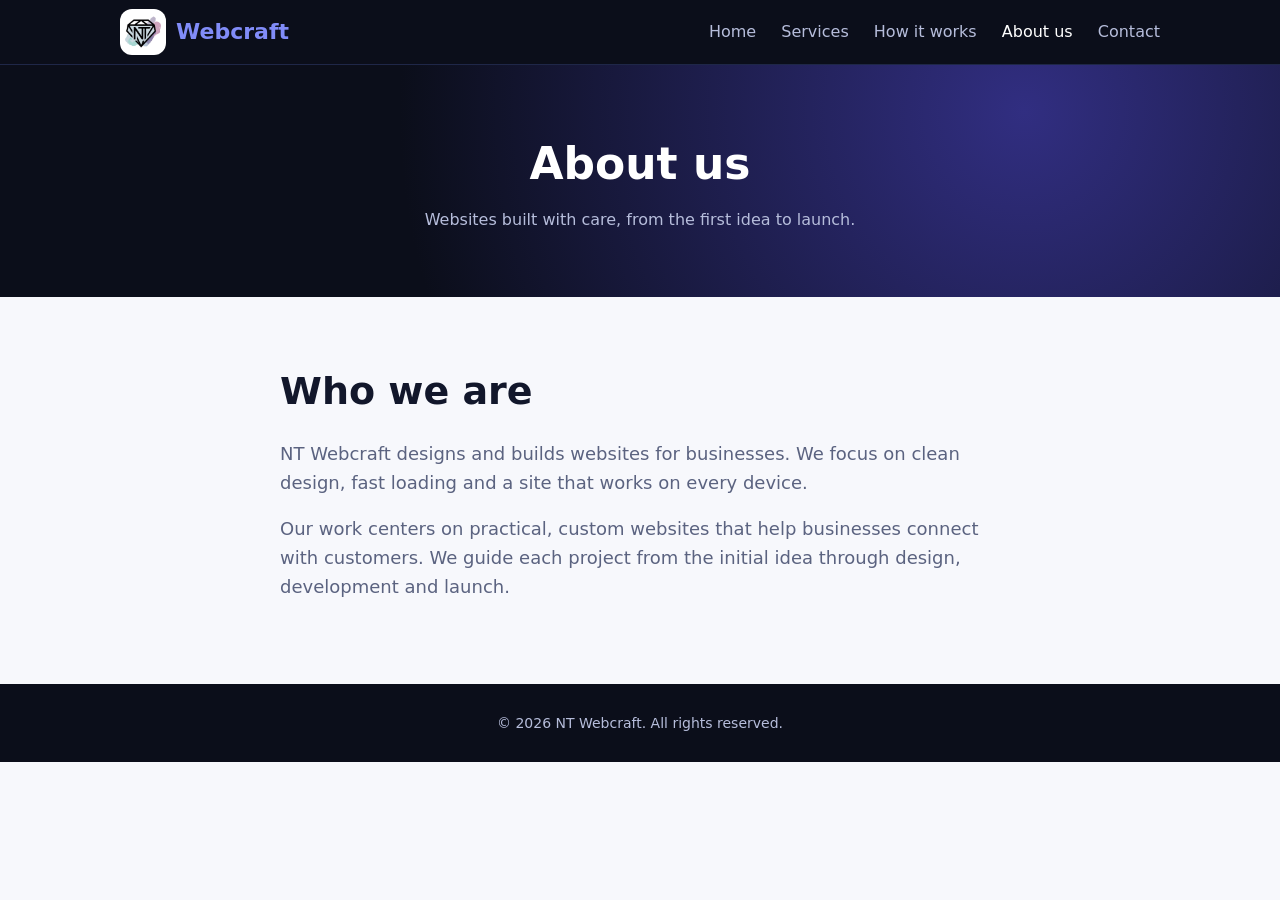
==== about.html @ 8afcde1e "Replace services button with Get a free quote" ====
<!DOCTYPE html>
<html lang="en">
<head>
  <meta charset="utf-8">
  <meta name="viewport" content="width=device-width, initial-scale=1">
  <title>About us | NT Webcraft</title>
  <meta name="description" content="Learn about NT Webcraft and why clients choose us for their website.">
  <link rel="icon" type="image/png" href="favicon.png">
  <link rel="stylesheet" href="style.css">
</head>
<body>
  <header class="site-header">
    <div class="wrap nav">
      <a href="index.html" class="logo">
        <img src="logo.png" alt="NT Webcraft logo" class="logo-img">
        <span class="logo-text">Webcraft</span>
      </a>
      <nav>
        <a href="index.html">Home</a>
        <a href="services.html">Services</a>
        <a href="process.html">How it works</a>
        <a href="about.html" class="active">About us</a>
        <a href="contact.html">Contact</a>
      </nav>
    </div>
  </header>

  <main>
    <section class="page-head">
      <div class="wrap">
        <h1>About us</h1>
        <p>Websites built with care, from the first idea to launch.</p>
      </div>
    </section>

    <section>
      <div class="wrap narrow">
        <h2>Who we are</h2>
        <p class="lead">NT Webcraft designs and builds websites for businesses. We focus on clean design, fast loading and a site that works on every device.</p>
        <p class="lead">Our work centers on practical, custom websites that help businesses connect with customers. We guide each project from the initial idea through design, development and launch.</p>
      </div>
    </section>

  </main>

  <footer class="site-footer">
    <div class="wrap">© 2026 NT Webcraft. All rights reserved.</div>
  </footer>
</body>
</html>
---- style.css ----
:root {
  --bg: #f7f8fc;
  --text: #12172b;
  --muted: #5b6380;
  --brand: #4f46e5;
  --brand2: #06b6d4;
}

* { box-sizing: border-box; }

body {
  margin: 0;
  background: var(--bg);
  color: var(--text);
  font: 16px/1.6 system-ui, -apple-system, "Segoe UI", Roboto, sans-serif;
}

.wrap { max-width: 1080px; margin: 0 auto; padding: 0 20px; }

.site-header { border-bottom: 1px solid #e3e6f0; }
.nav { display: flex; justify-content: space-between; align-items: center; height: 64px; }
.nav a { text-decoration: none; color: var(--muted); margin-left: 20px; }

.logo { font-weight: 800; font-size: 20px; color: var(--text) !important; margin-left: 0 !important; }
.logo span { color: var(--brand); }

.btn {
  display: inline-block;
  background: linear-gradient(90deg, var(--brand), var(--brand2));
  color: #fff !important;
  padding: 12px 22px;
  border-radius: 10px;
  font-weight: 700;
  text-decoration: none;
}

section { padding: 64px 0; }
h2 { font-size: clamp(26px, 4vw, 38px); text-align: center; margin: 0 0 10px; }
.sub { color: var(--muted); text-align: center; max-width: 560px; margin: 0 auto 36px; }

.grid {
  display: grid;
  grid-template-columns: repeat(auto-fit, minmax(240px, 1fr));
  gap: 16px;
}
.card {
  background: #fff;
  border: 1px solid #e3e6f0;
  border-radius: 16px;
  padding: 24px;
}
.card .ic { font-size: 28px; }
.card h3 { margin: 10px 0 6px; font-size: 18px; }
.card p { margin: 0; color: var(--muted); font-size: 15px; }

.hero {
  background: radial-gradient(circle at 80% 20%, #312e81 0%, #0b0e1a 60%);
  color: #fff;
  padding: 90px 0;
}
.hero-grid { display: grid; grid-template-columns: 1.1fr 0.9fr; gap: 40px; align-items: center; }
.pill {
  display: inline-block;
  border: 1px solid rgba(255,255,255,.25);
  padding: 5px 14px;
  border-radius: 99px;
  font-size: 13px;
  color: #c7d2fe;
}
.hero h1 { font-size: clamp(34px, 5vw, 56px); line-height: 1.08; margin: 18px 0; letter-spacing: -1px; }
.hero em {
  font-style: normal;
  background: linear-gradient(90deg, #818cf8, #22d3ee);
  -webkit-background-clip: text;
  background-clip: text;
  color: transparent;
}
.hero p { color: #b6bddb; font-size: 18px; max-width: 520px; margin: 0 0 28px; }
.cta { display: flex; gap: 12px; flex-wrap: wrap; }
.btn.ghost { background: transparent; border: 1px solid rgba(255,255,255,.3); }
.trust { list-style: none; padding: 0; margin: 28px 0 0; display: flex; gap: 20px; flex-wrap: wrap; color: #c7d2fe; font-size: 14px; }

.mock { background: #141a2e; border: 1px solid #2a3150; border-radius: 14px; box-shadow: 0 30px 60px rgba(0,0,0,.4); overflow: hidden; }
.mock .bar { display: flex; gap: 6px; padding: 12px; background: #1b2240; }
.mock .bar i { width: 10px; height: 10px; border-radius: 50%; background: #3b4470; }
.mock .body { padding: 22px; }
.mock .l1 { height: 16px; width: 70%; background: linear-gradient(90deg, #818cf8, #22d3ee); border-radius: 6px; margin-bottom: 12px; }
.mock .l2 { height: 10px; width: 50%; background: #2a3150; border-radius: 6px; margin-bottom: 22px; }
.mock .blocks { display: grid; grid-template-columns: repeat(3, 1fr); gap: 10px; }
.mock .blocks b { height: 70px; background: #1f2748; border-radius: 8px; }

.site-header { background: #0b0e1a; border-bottom: 1px solid #1f2748; }
.nav a { color: #b6bddb; }
.logo { color: #fff !important; }
.logo span { color: #818cf8; }

@media (max-width: 760px) { .hero-grid { grid-template-columns: 1fr; } .mock { display: none; } }

.logo { display: flex; align-items: center; gap: 10px; }
.logo-img {
  height: 46px;
  width: 46px;
  object-fit: contain;
  background: #fff;
  border-radius: 12px;
  padding: 3px;
}
.logo-text { font-weight: 800; font-size: 22px; color: #fff; }

.alt { background: #fff; border-top: 1px solid #e3e6f0; border-bottom: 1px solid #e3e6f0; }

.steps { counter-reset: s; }
.step { counter-increment: s; }
.step::before {
  content: counter(s);
  display: grid;
  place-items: center;
  width: 36px;
  height: 36px;
  border-radius: 50%;
  background: linear-gradient(90deg, var(--brand), var(--brand2));
  color: #fff;
  font-weight: 800;
  margin-bottom: 12px;
}

.nav a.active { color: #fff; }

.page-head {
  background: radial-gradient(circle at 80% 20%, #312e81 0%, #0b0e1a 60%);
  color: #fff;
  text-align: center;
  padding: 64px 0;
}
.page-head h1 { font-size: clamp(30px, 5vw, 44px); margin: 0 0 8px; }
.page-head p { color: #b6bddb; margin: 0 auto; max-width: 560px; }

.cta-band { text-align: center; }

.site-footer { background: #0b0e1a; color: #b6bddb; text-align: center; padding: 28px 0; font-size: 14px; }

.submission-status { margin: 0; padding: 14px 20px; background: #dcfce7; color: #166534; text-align: center; font-weight: 700; }

.narrow { max-width: 760px; }
.narrow h2 { text-align: left; }
.lead { color: var(--muted); font-size: 18px; }

.quote-form { max-width: 760px; margin: 0 auto; }
.quote-form .row { display: grid; grid-template-columns: repeat(2, minmax(0, 1fr)); gap: 20px; }
.quote-form label { display: block; margin: 0 0 6px; font-weight: 700; }
.quote-form input:not([type="checkbox"]),
.quote-form select,
.quote-form textarea {
  width: 100%;
  border: 1px solid #cbd0df;
  border-radius: 8px;
  padding: 11px 12px;
  margin-bottom: 18px;
  font: inherit;
}
.quote-form textarea { min-height: 140px; resize: vertical; }
.quote-form .feat { display: grid; grid-template-columns: repeat(auto-fit, minmax(180px, 1fr)); gap: 8px 16px; margin-bottom: 20px; }
.quote-form .feat label { display: flex; align-items: center; gap: 8px; font-weight: 400; margin: 0; }
.quote-form button { border: 0; cursor: pointer; font: inherit; }
.contact-info { max-width: 760px; margin: 28px auto 0; color: var(--muted); }

@media (max-width: 760px) {
  .nav { height: auto; align-items: flex-start; flex-direction: column; gap: 10px; padding-top: 10px; padding-bottom: 10px; }
  .nav nav { display: flex; flex-wrap: wrap; gap: 8px 16px; }
  .nav nav a { margin: 0; }
  .quote-form .row { grid-template-columns: 1fr; gap: 0; }
}
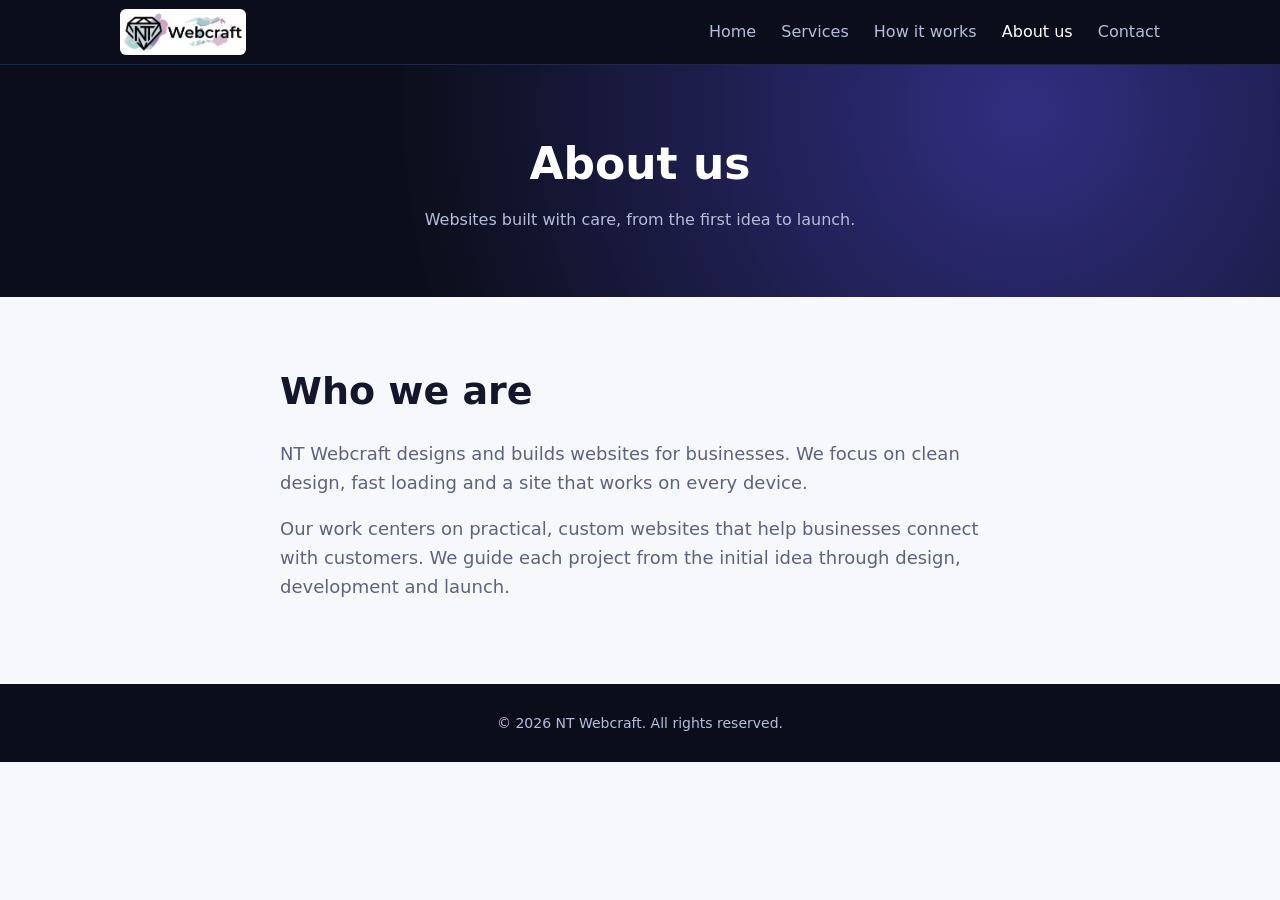
==== commit 88044cf2: "Update NT Webcraft website Co-authored-by: Copilot <223556219+Copilot@users.noreply.github.com>" ====
--- a/about.html
+++ b/about.html
@@ -13,7 +13,6 @@
     <div class="wrap nav">
       <a href="index.html" class="logo">
         <img src="logo.png" alt="NT Webcraft logo" class="logo-img">
-        <span class="logo-text">Webcraft</span>
       </a>
       <nav>
         <a href="index.html">Home</a>
--- a/style.css
+++ b/style.css
@@ -78,6 +78,8 @@
 .hero p { color: #b6bddb; font-size: 18px; max-width: 520px; margin: 0 0 28px; }
 .cta { display: flex; gap: 12px; flex-wrap: wrap; }
 .btn.ghost { background: transparent; border: 1px solid rgba(255,255,255,.3); }
+.btn.whatsapp { background: #25d366; border: 1px solid #25d366; }
+.whatsapp-icon { width: 18px; height: 18px; vertical-align: middle; margin-right: 6px; }
 .trust { list-style: none; padding: 0; margin: 28px 0 0; display: flex; gap: 20px; flex-wrap: wrap; color: #c7d2fe; font-size: 14px; }
 
 .mock { background: #141a2e; border: 1px solid #2a3150; border-radius: 14px; box-shadow: 0 30px 60px rgba(0,0,0,.4); overflow: hidden; }
@@ -99,13 +101,13 @@
 .logo { display: flex; align-items: center; gap: 10px; }
 .logo-img {
   height: 46px;
-  width: 46px;
+  width: auto;
+  max-width: 210px;
   object-fit: contain;
   background: #fff;
-  border-radius: 12px;
-  padding: 3px;
-}
-.logo-text { font-weight: 800; font-size: 22px; color: #fff; }
+  border-radius: 6px;
+  padding: 2px;
+}
 
 .alt { background: #fff; border-top: 1px solid #e3e6f0; border-bottom: 1px solid #e3e6f0; }
 
@@ -139,6 +141,194 @@
 
 .site-footer { background: #0b0e1a; color: #b6bddb; text-align: center; padding: 28px 0; font-size: 14px; }
 
+.services-page .page-head { padding: 20px 0; }
+.services-page .page-head h1 { margin-bottom: 4px; }
+.services-page main > section:not(.page-head) { padding: 16px 0; }
+.services-page .grid { grid-template-columns: repeat(3, minmax(0, 1fr)); gap: 12px; }
+.services-page .card { padding: 14px; }
+.services-page .card .ic { font-size: 22px; line-height: 1.2; }
+.services-page .card h3 { margin: 4px 0; }
+.services-page .card p { font-size: 14px; line-height: 1.35; }
+
+.services-page {
+  background: #f3f5ff;
+  background-image: radial-gradient(ellipse at 12% 18%, rgba(129, 140, 248, .14), transparent 34%),
+    radial-gradient(ellipse at 90% 56%, rgba(34, 211, 238, .12), transparent 30%);
+}
+.services-page .page-head {
+  position: relative;
+  overflow: hidden;
+  padding: 30px 0 34px;
+  background: radial-gradient(circle at 80% 20%, #4338ca 0%, #171936 62%, #0b0e1a 100%);
+}
+.services-page .page-head::after {
+  content: "";
+  position: absolute;
+  width: 220px;
+  height: 220px;
+  border: 1px solid rgba(255, 255, 255, .12);
+  border-radius: 50%;
+  right: 8%;
+  top: -150px;
+  box-shadow: 0 0 0 28px rgba(255, 255, 255, .035), 0 0 0 58px rgba(255, 255, 255, .025);
+}
+.services-kicker {
+  display: inline-block;
+  margin-bottom: 5px;
+  color: #a5f3fc;
+  font-size: 12px;
+  font-weight: 800;
+  letter-spacing: 1.5px;
+  text-transform: uppercase;
+}
+.services-page .page-head h1 { font-size: clamp(30px, 4vw, 42px); }
+.services-page .page-head p { color: #d3d7f3; }
+.services-page main > section:not(.page-head) { padding: 22px 0 30px; }
+.services-page .service-grid { grid-template-columns: repeat(3, minmax(0, 1fr)); gap: 16px; }
+.services-page .service-card {
+  position: relative;
+  display: flex;
+  min-height: 215px;
+  flex-direction: column;
+  overflow: hidden;
+  padding: 18px;
+  border: 1px solid rgba(108, 117, 184, .17);
+  border-radius: 18px;
+  background: rgba(255, 255, 255, .94);
+  box-shadow: 0 10px 28px rgba(26, 32, 76, .07);
+  transition: transform .2s ease, box-shadow .2s ease;
+}
+.services-page .service-card::before {
+  content: "";
+  position: absolute;
+  inset: 0 0 auto;
+  height: 4px;
+  background: linear-gradient(90deg, #6366f1, #22d3ee);
+}
+.services-page .service-card:hover {
+  transform: translateY(-4px);
+  box-shadow: 0 16px 34px rgba(26, 32, 76, .13);
+}
+.service-top { display: flex; align-items: center; justify-content: space-between; }
+.services-page .service-card .ic { font-size: 26px; }
+.service-tag {
+  padding: 4px 9px;
+  border-radius: 99px;
+  background: #eef0ff;
+  color: #4944b8;
+  font-size: 10px;
+  font-weight: 800;
+  letter-spacing: .5px;
+  text-transform: uppercase;
+}
+.services-page .service-card h2 { margin: 7px 0 5px; text-align: left; font-size: 18px; line-height: 1.25; }
+.services-page .service-card p { color: #606987; font-size: 13px; line-height: 1.4; }
+.service-price {
+  display: flex;
+  flex-direction: column;
+  gap: 1px;
+  margin-top: auto;
+  padding-top: 12px;
+}
+.service-price span, .maintenance-price span { color: #707895; font-size: 11px; font-weight: 700; }
+.service-price strong { color: #3834a5; font-size: 18px; line-height: 1.25; }
+.maintenance-card {
+  display: grid;
+  grid-template-columns: auto 1fr auto;
+  align-items: center;
+  gap: 16px;
+  margin-top: 16px;
+  padding: 16px 20px;
+  border: 1px solid rgba(255, 255, 255, .18);
+  border-radius: 18px;
+  background: linear-gradient(105deg, #171936, #312e81 65%, #155e75);
+  color: #fff;
+  box-shadow: 0 14px 30px rgba(32, 38, 93, .18);
+}
+.maintenance-icon { display: grid; width: 48px; height: 48px; place-items: center; border-radius: 14px; background: rgba(255, 255, 255, .12); font-size: 25px; }
+.maintenance-label { color: #a5f3fc; font-size: 10px; font-weight: 800; letter-spacing: 1px; text-transform: uppercase; }
+.maintenance-copy h2 { margin: 1px 0; text-align: left; font-size: 19px; }
+.maintenance-copy p { margin: 0; color: #d3d7f3; font-size: 12px; }
+.maintenance-price { padding-left: 20px; border-left: 1px solid rgba(255, 255, 255, .22); }
+.maintenance-price span { display: block; color: #c7d2fe; }
+.maintenance-price strong { color: #fff; font-size: 19px; white-space: nowrap; }
+.maintenance-price small { font-size: 12px; font-weight: 600; }
+.pricing-note { margin: 10px 0 12px; color: #69718d; text-align: center; font-size: 11px; }
+.services-cta { text-align: center; }
+.services-cta .btn { padding: 9px 18px; border-radius: 99px; box-shadow: 0 8px 18px rgba(79, 70, 229, .22); }
+
+.process-page {
+  background: #f4f6ff;
+  background-image: radial-gradient(ellipse at 8% 34%, rgba(129, 140, 248, .12), transparent 32%),
+    radial-gradient(ellipse at 94% 66%, rgba(34, 211, 238, .1), transparent 30%);
+}
+.process-page .page-head {
+  position: relative;
+  overflow: hidden;
+  padding: 54px 0 58px;
+  background: radial-gradient(circle at 80% 20%, #4338ca 0%, #171936 62%, #0b0e1a 100%);
+}
+.process-page .page-head::after {
+  content: "";
+  position: absolute;
+  width: 250px;
+  height: 250px;
+  top: -165px;
+  right: 9%;
+  border: 1px solid rgba(255, 255, 255, .13);
+  border-radius: 50%;
+  box-shadow: 0 0 0 30px rgba(255, 255, 255, .035), 0 0 0 65px rgba(255, 255, 255, .025);
+}
+.process-kicker {
+  display: inline-block;
+  margin-bottom: 8px;
+  color: #a5f3fc;
+  font-size: 12px;
+  font-weight: 800;
+  letter-spacing: 1.5px;
+  text-transform: uppercase;
+}
+.process-page .page-head h1 { max-width: 780px; margin: 0 auto 12px; font-size: clamp(34px, 5vw, 52px); line-height: 1.08; }
+.process-page .page-head p { max-width: 650px; color: #d3d7f3; }
+.process-steps-section { padding: 54px 0 64px; }
+.process-intro { max-width: 680px; margin: 0 auto 30px; text-align: center; }
+.process-eyebrow { color: #4f46e5; font-size: 12px; font-weight: 800; letter-spacing: 1.4px; text-transform: uppercase; }
+.process-intro h2 { margin: 5px 0 8px; }
+.process-intro p { margin: 0; color: var(--muted); }
+.process-grid { display: grid; grid-template-columns: repeat(4, minmax(0, 1fr)); gap: 16px; }
+.process-card {
+  position: relative;
+  display: flex;
+  min-height: 340px;
+  flex-direction: column;
+  overflow: hidden;
+  padding: 22px 20px;
+  border: 1px solid rgba(108, 117, 184, .17);
+  border-radius: 20px;
+  background: rgba(255, 255, 255, .96);
+  box-shadow: 0 12px 32px rgba(26, 32, 76, .08);
+  transition: transform .2s ease, box-shadow .2s ease;
+}
+.process-card::before {
+  content: "";
+  position: absolute;
+  inset: 0 0 auto;
+  height: 4px;
+  background: linear-gradient(90deg, #6366f1, #22d3ee);
+}
+.process-card:hover { transform: translateY(-5px); box-shadow: 0 18px 38px rgba(26, 32, 76, .14); }
+.process-card-top { display: flex; align-items: center; justify-content: space-between; margin-bottom: 18px; }
+.process-icon { display: grid; width: 48px; height: 48px; place-items: center; border-radius: 15px; background: linear-gradient(135deg, #eef0ff, #e0faff); font-size: 24px; }
+.process-number { color: #d9dcf0; font-size: 30px; font-weight: 900; line-height: 1; }
+.process-label { color: #4f46e5; font-size: 10px; font-weight: 800; letter-spacing: 1px; text-transform: uppercase; }
+.process-card h3 { margin: 5px 0 8px; color: #171936; font-size: 19px; line-height: 1.25; }
+.process-card > p { margin: 0 0 18px; color: #606987; font-size: 14px; line-height: 1.55; }
+.process-result { margin-top: auto; padding: 11px 12px; border-radius: 11px; background: #f1f3ff; color: #555d7e; font-size: 12px; line-height: 1.45; }
+.process-result strong { color: #34318e; }
+.process-page .cta-band { padding: 40px 0; }
+.process-page .cta-band h2 { margin: 4px 0 8px; }
+.process-page .cta-band .sub { margin-bottom: 22px; }
+
 .submission-status { margin: 0; padding: 14px 20px; background: #dcfce7; color: #166534; text-align: center; font-weight: 700; }
 
 .narrow { max-width: 760px; }
@@ -169,4 +359,23 @@
   .nav nav { display: flex; flex-wrap: wrap; gap: 8px 16px; }
   .nav nav a { margin: 0; }
   .quote-form .row { grid-template-columns: 1fr; gap: 0; }
+  .services-page .grid { grid-template-columns: repeat(2, minmax(0, 1fr)); }
+  .services-page .service-grid { grid-template-columns: repeat(2, minmax(0, 1fr)); }
+  .maintenance-card { grid-template-columns: auto 1fr; }
+  .maintenance-price { grid-column: 2; padding: 8px 0 0; border-top: 1px solid rgba(255, 255, 255, .22); border-left: 0; }
+  .process-grid { grid-template-columns: repeat(2, minmax(0, 1fr)); }
+  .process-card { min-height: 310px; }
+}
+
+@media (max-width: 520px) {
+  .services-page .service-grid { grid-template-columns: 1fr; }
+  .services-page .service-card { min-height: 0; }
+  .maintenance-card { grid-template-columns: 1fr; text-align: center; }
+  .maintenance-icon { margin: 0 auto; }
+  .maintenance-copy h2 { text-align: center; }
+  .maintenance-price { grid-column: auto; }
+  .process-page .page-head { padding: 42px 0; }
+  .process-steps-section { padding: 38px 0; }
+  .process-grid { grid-template-columns: 1fr; }
+  .process-card { min-height: 0; }
 }
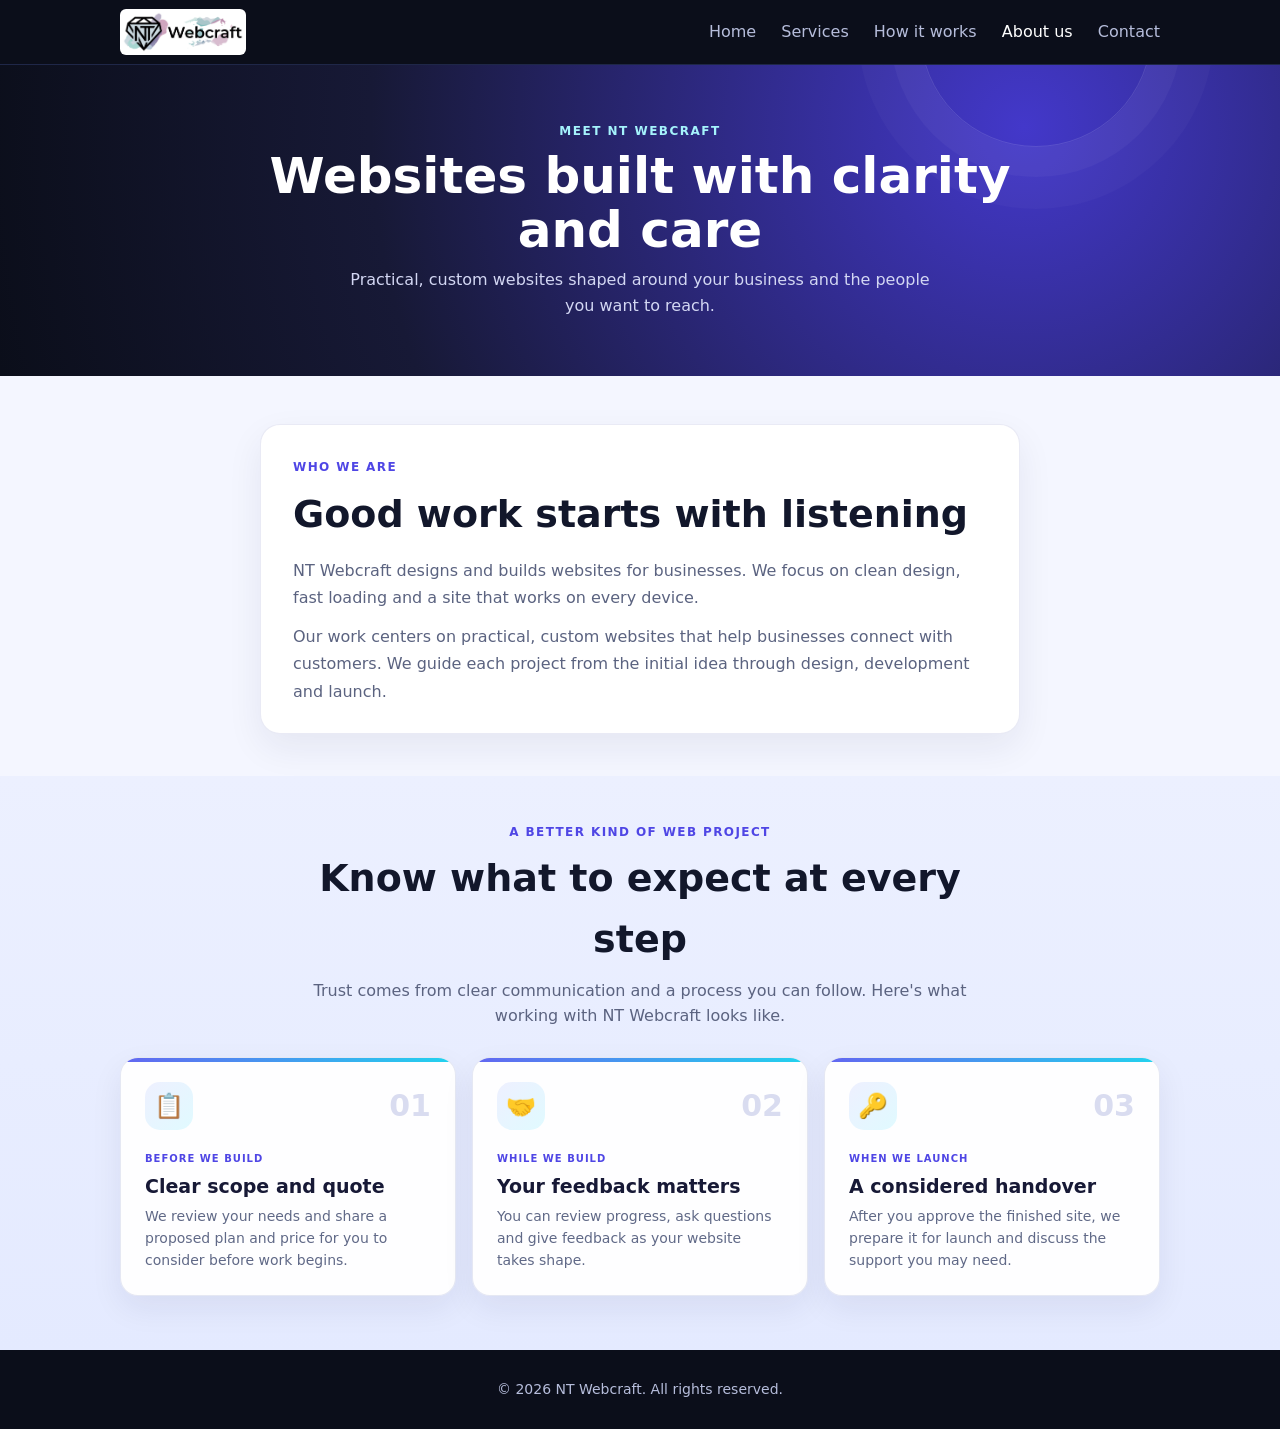
==== commit 1b3f1834: "Polish NT Webcraft homepage and pages Co-authored-by: Copilot <223556219+Copilot@users.noreply.githu" ====
--- a/about.html
+++ b/about.html
@@ -8,7 +8,7 @@
   <link rel="icon" type="image/png" href="favicon.png">
   <link rel="stylesheet" href="style.css">
 </head>
-<body>
+<body class="about-page">
   <header class="site-header">
     <div class="wrap nav">
       <a href="index.html" class="logo">
@@ -27,16 +27,48 @@
   <main>
     <section class="page-head">
       <div class="wrap">
-        <h1>About us</h1>
-        <p>Websites built with care, from the first idea to launch.</p>
+        <span class="about-hero-kicker">Meet NT Webcraft</span>
+        <h1>Websites built with clarity and care</h1>
+        <p>Practical, custom websites shaped around your business and the people you want to reach.</p>
       </div>
     </section>
 
-    <section>
+    <section class="about-story-section">
       <div class="wrap narrow">
-        <h2>Who we are</h2>
+        <span class="about-kicker">Who we are</span>
+        <h2>Good work starts with listening</h2>
         <p class="lead">NT Webcraft designs and builds websites for businesses. We focus on clean design, fast loading and a site that works on every device.</p>
         <p class="lead">Our work centers on practical, custom websites that help businesses connect with customers. We guide each project from the initial idea through design, development and launch.</p>
+      </div>
+    </section>
+
+    <section class="about-values">
+      <div class="wrap">
+        <div class="about-intro">
+          <span class="about-kicker">A better kind of web project</span>
+          <h2>Know what to expect at every step</h2>
+          <p>Trust comes from clear communication and a process you can follow. Here's what working with NT Webcraft looks like.</p>
+        </div>
+        <div class="about-trust-grid">
+          <article class="about-trust-card">
+            <div class="about-card-top"><span class="about-trust-icon" aria-hidden="true">📋</span><span class="about-card-number">01</span></div>
+            <span class="about-trust-label">Before we build</span>
+            <h3>Clear scope and quote</h3>
+            <p>We review your needs and share a proposed plan and price for you to consider before work begins.</p>
+          </article>
+          <article class="about-trust-card">
+            <div class="about-card-top"><span class="about-trust-icon" aria-hidden="true">🤝</span><span class="about-card-number">02</span></div>
+            <span class="about-trust-label">While we build</span>
+            <h3>Your feedback matters</h3>
+            <p>You can review progress, ask questions and give feedback as your website takes shape.</p>
+          </article>
+          <article class="about-trust-card">
+            <div class="about-card-top"><span class="about-trust-icon" aria-hidden="true">🔑</span><span class="about-card-number">03</span></div>
+            <span class="about-trust-label">When we launch</span>
+            <h3>A considered handover</h3>
+            <p>After you approve the finished site, we prepare it for launch and discuss the support you may need.</p>
+          </article>
+        </div>
       </div>
     </section>
 
--- a/style.css
+++ b/style.css
@@ -54,49 +54,101 @@
 .card p { margin: 0; color: var(--muted); font-size: 15px; }
 
 .hero {
-  background: radial-gradient(circle at 80% 20%, #312e81 0%, #0b0e1a 60%);
+  position: relative;
+  display: grid;
+  min-height: min(720px, calc(100vh - 64px));
+  align-items: center;
+  overflow: hidden;
+  isolation: isolate;
+  background:
+    radial-gradient(ellipse at 85% 18%, rgba(99, 102, 241, .5), transparent 32%),
+    radial-gradient(ellipse at 56% 100%, rgba(6, 182, 212, .18), transparent 34%),
+    linear-gradient(120deg, #0b0e1a 18%, #171936 64%, #25205c 100%);
   color: #fff;
-  padding: 90px 0;
-}
-.hero-grid { display: grid; grid-template-columns: 1.1fr 0.9fr; gap: 40px; align-items: center; }
+  padding: 72px 0;
+}
+.hero::before, .hero::after {
+  position: absolute;
+  z-index: -1;
+  border: 1px solid rgba(255, 255, 255, .08);
+  border-radius: 50%;
+  content: "";
+  pointer-events: none;
+}
+.hero::before { width: 480px; height: 480px; top: -310px; right: 4%; box-shadow: 0 0 0 38px rgba(255, 255, 255, .025), 0 0 0 82px rgba(255, 255, 255, .02); }
+.hero::after { width: 280px; height: 280px; bottom: -210px; left: 32%; box-shadow: 0 0 0 30px rgba(34, 211, 238, .035); }
+.hero::before { animation: hero-orbit 28s linear infinite; }
+.hero::after { animation: hero-orbit 22s linear infinite reverse; }
+.hero-spark { position: absolute; z-index: -1; color: #a5f3fc; text-shadow: 0 0 18px rgba(34, 211, 238, .9); animation: sparkle 3.4s ease-in-out infinite; pointer-events: none; }
+.hero-spark-one { top: 19%; left: 48%; font-size: 23px; }
+.hero-spark-two { top: 68%; left: 7%; color: #c4b5fd; font-size: 30px; animation-delay: 1s; }
+.hero-spark-three { top: 24%; right: 8%; font-size: 16px; animation-delay: 1.8s; }
+.hero-grid { display: grid; grid-template-columns: 1.05fr .95fr; gap: 64px; align-items: center; }
+.hero-content { position: relative; z-index: 1; max-width: 600px; animation: hero-enter .8s cubic-bezier(.2,.75,.25,1) both; }
 .pill {
   display: inline-block;
-  border: 1px solid rgba(255,255,255,.25);
-  padding: 5px 14px;
+  border: 1px solid rgba(165, 243, 252, .3);
+  background: rgba(165, 243, 252, .08);
+  padding: 7px 15px;
   border-radius: 99px;
   font-size: 13px;
-  color: #c7d2fe;
-}
-.hero h1 { font-size: clamp(34px, 5vw, 56px); line-height: 1.08; margin: 18px 0; letter-spacing: -1px; }
+  color: #a5f3fc;
+  font-weight: 700;
+  letter-spacing: .2px;
+}
+.hero h1 { max-width: 640px; font-size: clamp(42px, 5.6vw, 68px); line-height: 1.02; margin: 22px 0 18px; letter-spacing: -1.8px; }
 .hero em {
   font-style: normal;
-  background: linear-gradient(90deg, #818cf8, #22d3ee);
+  background: linear-gradient(100deg, #818cf8 10%, #22d3ee 45%, #c4b5fd 70%, #818cf8 90%);
+  background-size: 220% auto;
   -webkit-background-clip: text;
   background-clip: text;
   color: transparent;
-}
-.hero p { color: #b6bddb; font-size: 18px; max-width: 520px; margin: 0 0 28px; }
-.cta { display: flex; gap: 12px; flex-wrap: wrap; }
+  animation: text-shine 6s ease-in-out infinite;
+}
+.hero p { color: #c4cae0; font-size: 18px; max-width: 510px; margin: 0 0 30px; line-height: 1.7; }
+.hero .cta { display: flex; gap: 12px; flex-wrap: wrap; }
+.hero .cta .btn { min-height: 50px; display: inline-flex; align-items: center; justify-content: center; padding: 13px 21px; border-radius: 12px; box-shadow: 0 10px 24px rgba(79, 70, 229, .24); transition: transform .2s ease, box-shadow .2s ease; }
+.hero .cta .btn:hover { transform: translateY(-2px); box-shadow: 0 14px 30px rgba(79, 70, 229, .34); }
 .btn.ghost { background: transparent; border: 1px solid rgba(255,255,255,.3); }
 .btn.whatsapp { background: #25d366; border: 1px solid #25d366; }
 .whatsapp-icon { width: 18px; height: 18px; vertical-align: middle; margin-right: 6px; }
-.trust { list-style: none; padding: 0; margin: 28px 0 0; display: flex; gap: 20px; flex-wrap: wrap; color: #c7d2fe; font-size: 14px; }
-
-.mock { background: #141a2e; border: 1px solid #2a3150; border-radius: 14px; box-shadow: 0 30px 60px rgba(0,0,0,.4); overflow: hidden; }
-.mock .bar { display: flex; gap: 6px; padding: 12px; background: #1b2240; }
-.mock .bar i { width: 10px; height: 10px; border-radius: 50%; background: #3b4470; }
-.mock .body { padding: 22px; }
-.mock .l1 { height: 16px; width: 70%; background: linear-gradient(90deg, #818cf8, #22d3ee); border-radius: 6px; margin-bottom: 12px; }
-.mock .l2 { height: 10px; width: 50%; background: #2a3150; border-radius: 6px; margin-bottom: 22px; }
-.mock .blocks { display: grid; grid-template-columns: repeat(3, 1fr); gap: 10px; }
-.mock .blocks b { height: 70px; background: #1f2748; border-radius: 8px; }
+.trust { list-style: none; padding: 0; margin: 28px 0 0; display: flex; gap: 9px; flex-wrap: wrap; color: #d2d8ef; font-size: 12px; }
+.trust li { padding: 7px 10px; border: 1px solid rgba(255, 255, 255, .12); border-radius: 99px; background: rgba(255, 255, 255, .055); }
+
+.mock { position: relative; display: grid; width: 100%; max-width: 470px; aspect-ratio: 1.55; place-items: center; justify-self: end; overflow: hidden; padding: 28px; border: 1px solid rgba(255, 255, 255, .4); border-radius: 20px; background: #fff; box-shadow: 0 38px 90px rgba(0, 0, 0, .38), 0 0 0 10px rgba(255, 255, 255, .035); }
+.mock { isolation: isolate; }
+.mock-logo { display: block; width: 100%; height: 100%; object-fit: contain; }
+
+@keyframes hero-enter {
+  from { opacity: 0; transform: translateY(22px); }
+  to { opacity: 1; transform: translateY(0); }
+}
+@keyframes hero-orbit { to { rotate: 360deg; } }
+@keyframes sparkle {
+  0%, 100% { opacity: .35; scale: .8; }
+  50% { opacity: 1; scale: 1.18; }
+}
+@keyframes text-shine { 0%, 20% { background-position: 100% center; } 65%, 100% { background-position: 0 center; } }
+
 
 .site-header { background: #0b0e1a; border-bottom: 1px solid #1f2748; }
 .nav a { color: #b6bddb; }
 .logo { color: #fff !important; }
 .logo span { color: #818cf8; }
 
-@media (max-width: 760px) { .hero-grid { grid-template-columns: 1fr; } .mock { display: none; } }
+@media (max-width: 800px) {
+  .hero-grid { grid-template-columns: 1fr; }
+  .hero-spark { display: none; }
+  .mock { justify-self: center; }
+}
+
+@media (prefers-reduced-motion: reduce) {
+  .hero::before, .hero::after, .hero-spark, .hero-content, .hero em {
+    animation: none;
+    transition: none;
+  }
+}
 
 .logo { display: flex; align-items: center; gap: 10px; }
 .logo-img {
@@ -335,6 +387,56 @@
 .narrow h2 { text-align: left; }
 .lead { color: var(--muted); font-size: 18px; }
 
+.about-page { background: #f4f6ff; }
+.about-page .page-head {
+  position: relative;
+  overflow: hidden;
+  padding: 52px 0 58px;
+  background: radial-gradient(circle at 80% 20%, #4338ca 0%, #171936 62%, #0b0e1a 100%);
+}
+.about-page .page-head::after {
+  content: "";
+  position: absolute;
+  width: 230px;
+  height: 230px;
+  top: -150px;
+  right: 10%;
+  border: 1px solid rgba(255, 255, 255, .13);
+  border-radius: 50%;
+  box-shadow: 0 0 0 30px rgba(255, 255, 255, .035), 0 0 0 62px rgba(255, 255, 255, .025);
+}
+.about-hero-kicker { display: inline-block; margin-bottom: 8px; color: #a5f3fc; font-size: 12px; font-weight: 800; letter-spacing: 1.5px; text-transform: uppercase; }
+.about-page .page-head h1 { max-width: 760px; margin: 0 auto 10px; font-size: clamp(34px, 5vw, 50px); line-height: 1.08; }
+.about-page .page-head p { max-width: 600px; color: #d3d7f3; }
+.about-story-section { padding: 48px 0 42px; }
+.about-story-section .narrow { padding: 28px 32px; border: 1px solid rgba(108, 117, 184, .15); border-radius: 20px; background: #fff; box-shadow: 0 14px 36px rgba(26, 32, 76, .07); }
+.about-story-section .narrow h2 { margin: 5px 0 12px; }
+.about-story-section .lead { margin: 0 0 12px; font-size: 16px; line-height: 1.7; }
+.about-story-section .lead:last-child { margin-bottom: 0; }
+.about-values { padding: 42px 0 54px; background: linear-gradient(180deg, rgba(224, 231, 255, .4), rgba(224, 231, 255, .8)); }
+.about-intro { max-width: 660px; margin: 0 auto 28px; text-align: center; }
+.about-kicker { color: #4f46e5; font-size: 12px; font-weight: 800; letter-spacing: 1.4px; text-transform: uppercase; }
+.about-intro h2 { margin: 5px 0 8px; }
+.about-intro p { margin: 0; color: var(--muted); }
+.about-trust-grid { display: grid; grid-template-columns: repeat(3, minmax(0, 1fr)); gap: 16px; }
+.about-trust-card {
+  position: relative;
+  overflow: hidden;
+  padding: 24px;
+  border: 1px solid rgba(108, 117, 184, .17);
+  border-radius: 18px;
+  background: rgba(255, 255, 255, .95);
+  box-shadow: 0 12px 32px rgba(26, 32, 76, .07);
+  transition: transform .2s ease, box-shadow .2s ease;
+}
+.about-trust-card::before { content: ""; position: absolute; inset: 0 0 auto; height: 4px; background: linear-gradient(90deg, #6366f1, #22d3ee); }
+.about-trust-card:hover { transform: translateY(-4px); box-shadow: 0 18px 38px rgba(26, 32, 76, .13); }
+.about-card-top { display: flex; align-items: center; justify-content: space-between; margin-bottom: 14px; }
+.about-trust-icon { display: grid; width: 48px; height: 48px; place-items: center; border-radius: 15px; background: linear-gradient(135deg, #eef0ff, #e0faff); font-size: 24px; }
+.about-card-number { color: #d9dcf0; font-size: 30px; font-weight: 900; line-height: 1; }
+.about-trust-label { color: #4f46e5; font-size: 10px; font-weight: 800; letter-spacing: 1px; text-transform: uppercase; }
+.about-trust-card h3 { margin: 5px 0 8px; color: #171936; font-size: 19px; line-height: 1.25; }
+.about-trust-card p { margin: 0; color: #606987; font-size: 14px; line-height: 1.55; }
 .quote-form { max-width: 760px; margin: 0 auto; }
 .quote-form .row { display: grid; grid-template-columns: repeat(2, minmax(0, 1fr)); gap: 20px; }
 .quote-form label { display: block; margin: 0 0 6px; font-weight: 700; }
@@ -354,10 +456,10 @@
 .quote-form button { border: 0; cursor: pointer; font: inherit; }
 .contact-info { max-width: 760px; margin: 28px auto 0; color: var(--muted); }
 
-@media (max-width: 760px) {
+@media (max-width: 800px) {
   .nav { height: auto; align-items: flex-start; flex-direction: column; gap: 10px; padding-top: 10px; padding-bottom: 10px; }
-  .nav nav { display: flex; flex-wrap: wrap; gap: 8px 16px; }
-  .nav nav a { margin: 0; }
+  .nav nav { display: flex; width: 100%; flex-wrap: wrap; gap: 4px 8px; }
+  .nav nav a { display: inline-flex; min-height: 44px; align-items: center; margin: 0; padding: 8px 6px; font-size: 14px; }
   .quote-form .row { grid-template-columns: 1fr; gap: 0; }
   .services-page .grid { grid-template-columns: repeat(2, minmax(0, 1fr)); }
   .services-page .service-grid { grid-template-columns: repeat(2, minmax(0, 1fr)); }
@@ -365,9 +467,28 @@
   .maintenance-price { grid-column: 2; padding: 8px 0 0; border-top: 1px solid rgba(255, 255, 255, .22); border-left: 0; }
   .process-grid { grid-template-columns: repeat(2, minmax(0, 1fr)); }
   .process-card { min-height: 310px; }
+  .about-trust-grid { grid-template-columns: 1fr; }
+  .about-trust-card { padding: 20px; }
+  .about-story-section .narrow { padding: 22px; }
+  .about-page .page-head { padding: 42px 0; }
+
+  .wrap { padding-right: 16px; padding-left: 16px; }
+  section { padding: 48px 0; }
+  .hero { padding: 64px 0; }
+  .hero h1 { font-size: clamp(32px, 9vw, 44px); letter-spacing: -.7px; }
+  .hero p { font-size: 16px; }
+  .cta { align-items: stretch; flex-direction: column; max-width: 360px; }
+  .cta .btn { display: inline-flex; min-height: 48px; align-items: center; justify-content: center; width: 100%; }
+  .trust { gap: 8px 14px; font-size: 13px; }
+  .quote-form input:not([type="checkbox"]),
+  .quote-form select { min-height: 48px; }
+  .quote-form .feat label { min-height: 44px; }
 }
 
 @media (max-width: 520px) {
+  .page-head { padding: 44px 0; }
+  .page-head h1 { font-size: clamp(28px, 8vw, 36px); }
+  .grid { grid-template-columns: 1fr; }
   .services-page .service-grid { grid-template-columns: 1fr; }
   .services-page .service-card { min-height: 0; }
   .maintenance-card { grid-template-columns: 1fr; text-align: center; }
